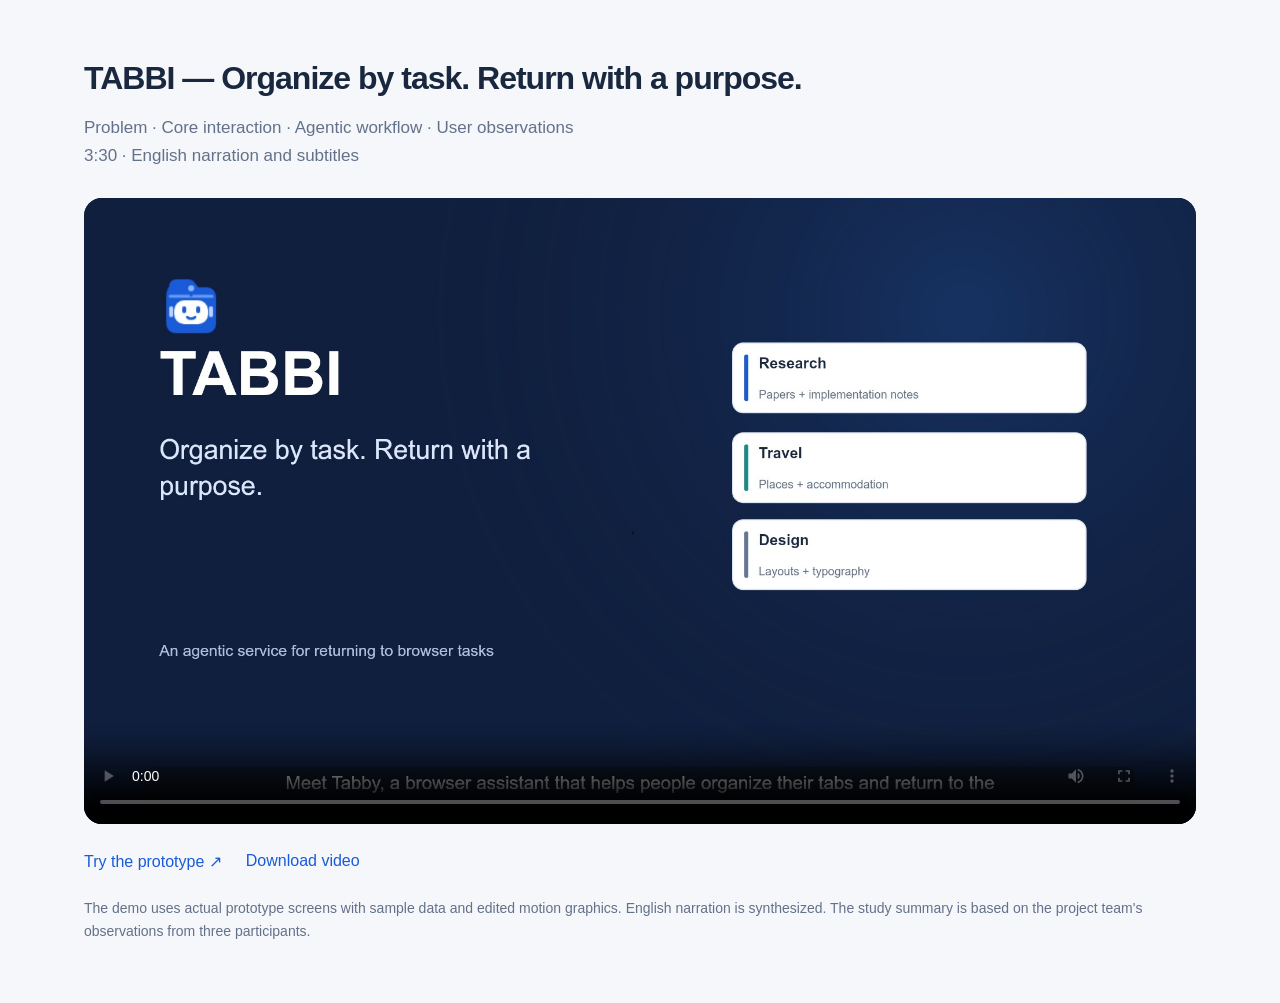
==== docs/video/index.html @ 8b04166a "Add TABBI narrated demo video and public watch page" ====
<!doctype html><html lang="en"><head><meta charset="utf-8"><meta name="viewport" content="width=device-width,initial-scale=1"><title>TABBI — Demo video</title><meta name="description" content="A 3 minute 30 second video showing TABBI's problem, core interaction, agentic workflow, and observations from a three-person exploratory study."><style>*{box-sizing:border-box}body{margin:0;background:#f5f7fa;color:#19283f;font-family:Arial,sans-serif}main{max-width:1160px;margin:60px auto;padding:0 24px}h1{font-size:32px;letter-spacing:-1px;margin:0 0 12px}p{font-size:17px;line-height:1.65;color:#63718a}video{display:block;width:100%;aspect-ratio:16/9;background:#101f3e;border-radius:18px;margin:28px 0}nav{display:flex;gap:24px;flex-wrap:wrap}a{color:#195bd8;text-decoration:none;font-size:16px}.note{font-size:14px;margin-top:26px}@media(max-width:600px){main{margin:30px auto}h1{font-size:26px}}</style></head><body><main><h1>TABBI — Organize by task. Return with a purpose.</h1><p>Problem · Core interaction · Agentic workflow · User observations<br>3:30 · English narration and subtitles</p><video controls playsinline preload="metadata" poster="../media/TABBI-poster.jpg" aria-label="TABBI project demo"><source src="../media/tabbi-demo.mp4" type="video/mp4"></video><nav><a href="../app/">Try the prototype ↗</a><a href="../media/tabbi-demo.mp4" download>Download video</a></nav><p class="note">The demo uses actual prototype screens with sample data and edited motion graphics. English narration is synthesized. The study summary is based on the project team's observations from three participants.</p></main></body></html>
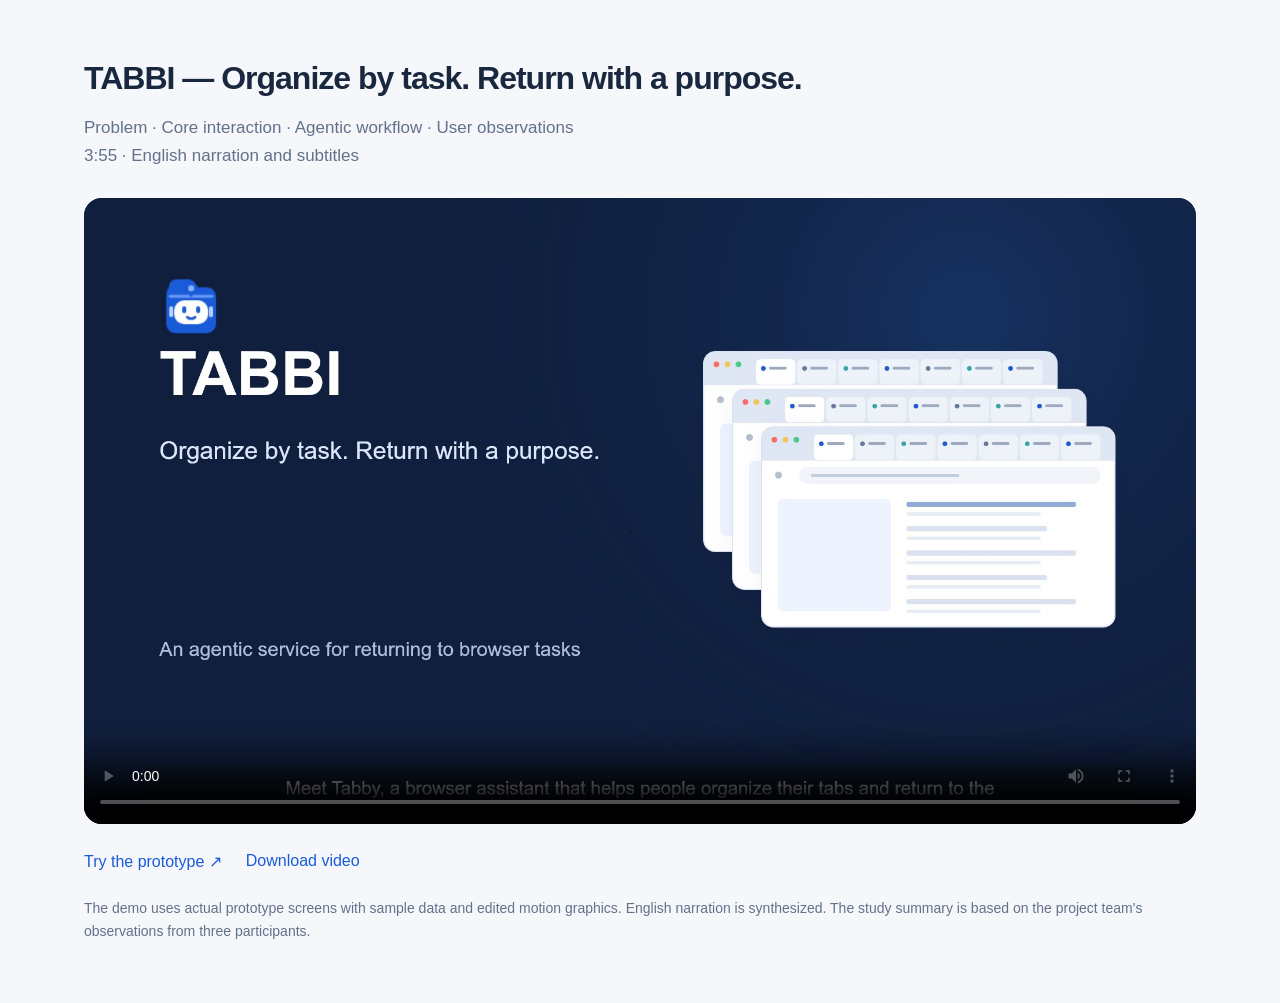
==== commit aaab8426: "Refine TABBI demo motion and replace narration with Marin" ====
--- a/docs/video/index.html
+++ b/docs/video/index.html
@@ -1 +1 @@
-<!doctype html><html lang="en"><head><meta charset="utf-8"><meta name="viewport" content="width=device-width,initial-scale=1"><title>TABBI — Demo video</title><meta name="description" content="A 3 minute 30 second video showing TABBI's problem, core interaction, agentic workflow, and observations from a three-person exploratory study."><style>*{box-sizing:border-box}body{margin:0;background:#f5f7fa;color:#19283f;font-family:Arial,sans-serif}main{max-width:1160px;margin:60px auto;padding:0 24px}h1{font-size:32px;letter-spacing:-1px;margin:0 0 12px}p{font-size:17px;line-height:1.65;color:#63718a}video{display:block;width:100%;aspect-ratio:16/9;background:#101f3e;border-radius:18px;margin:28px 0}nav{display:flex;gap:24px;flex-wrap:wrap}a{color:#195bd8;text-decoration:none;font-size:16px}.note{font-size:14px;margin-top:26px}@media(max-width:600px){main{margin:30px auto}h1{font-size:26px}}</style></head><body><main><h1>TABBI — Organize by task. Return with a purpose.</h1><p>Problem · Core interaction · Agentic workflow · User observations<br>3:30 · English narration and subtitles</p><video controls playsinline preload="metadata" poster="../media/TABBI-poster.jpg" aria-label="TABBI project demo"><source src="../media/tabbi-demo.mp4" type="video/mp4"></video><nav><a href="../app/">Try the prototype ↗</a><a href="../media/tabbi-demo.mp4" download>Download video</a></nav><p class="note">The demo uses actual prototype screens with sample data and edited motion graphics. English narration is synthesized. The study summary is based on the project team's observations from three participants.</p></main></body></html>+<!doctype html><html lang="en"><head><meta charset="utf-8"><meta name="viewport" content="width=device-width,initial-scale=1"><title>TABBI — Demo video</title><meta name="description" content="A 3 minute 55 second video showing TABBI's problem, core interaction, agentic workflow, and observations from a three-person exploratory study."><style>*{box-sizing:border-box}body{margin:0;background:#f5f7fa;color:#19283f;font-family:Arial,sans-serif}main{max-width:1160px;margin:60px auto;padding:0 24px}h1{font-size:32px;letter-spacing:-1px;margin:0 0 12px}p{font-size:17px;line-height:1.65;color:#63718a}video{display:block;width:100%;aspect-ratio:16/9;background:#101f3e;border-radius:18px;margin:28px 0}nav{display:flex;gap:24px;flex-wrap:wrap}a{color:#195bd8;text-decoration:none;font-size:16px}.note{font-size:14px;margin-top:26px}@media(max-width:600px){main{margin:30px auto}h1{font-size:26px}}</style></head><body><main><h1>TABBI — Organize by task. Return with a purpose.</h1><p>Problem · Core interaction · Agentic workflow · User observations<br>3:55 · English narration and subtitles</p><video controls playsinline preload="metadata" poster="../media/TABBI-poster-v2.jpg" aria-label="TABBI project demo"><source src="../media/tabbi-demo-v2.mp4" type="video/mp4"></video><nav><a href="../app/">Try the prototype ↗</a><a href="../media/tabbi-demo-v2.mp4" download>Download video</a></nav><p class="note">The demo uses actual prototype screens with sample data and edited motion graphics. English narration is synthesized. The study summary is based on the project team's observations from three participants.</p></main></body></html>
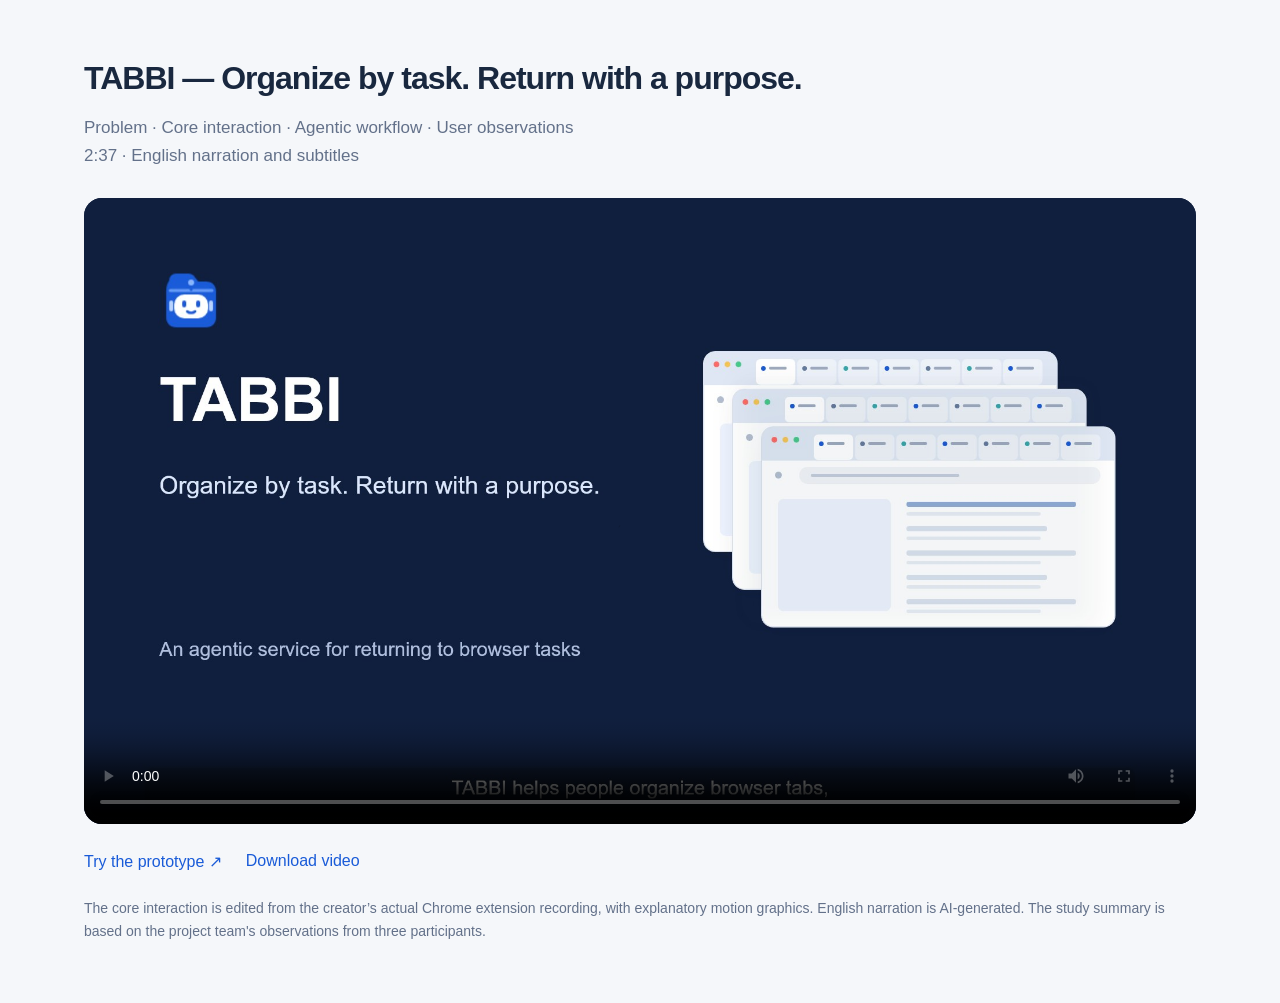
==== commit 0d8d4477: "Replace simulated TABBI demo with real Chrome recording and aligned narration" ====
--- a/docs/video/index.html
+++ b/docs/video/index.html
@@ -1 +1 @@
-<!doctype html><html lang="en"><head><meta charset="utf-8"><meta name="viewport" content="width=device-width,initial-scale=1"><title>TABBI — Demo video</title><meta name="description" content="A 3 minute 55 second video showing TABBI's problem, core interaction, agentic workflow, and observations from a three-person exploratory study."><style>*{box-sizing:border-box}body{margin:0;background:#f5f7fa;color:#19283f;font-family:Arial,sans-serif}main{max-width:1160px;margin:60px auto;padding:0 24px}h1{font-size:32px;letter-spacing:-1px;margin:0 0 12px}p{font-size:17px;line-height:1.65;color:#63718a}video{display:block;width:100%;aspect-ratio:16/9;background:#101f3e;border-radius:18px;margin:28px 0}nav{display:flex;gap:24px;flex-wrap:wrap}a{color:#195bd8;text-decoration:none;font-size:16px}.note{font-size:14px;margin-top:26px}@media(max-width:600px){main{margin:30px auto}h1{font-size:26px}}</style></head><body><main><h1>TABBI — Organize by task. Return with a purpose.</h1><p>Problem · Core interaction · Agentic workflow · User observations<br>3:55 · English narration and subtitles</p><video controls playsinline preload="metadata" poster="../media/TABBI-poster-v2.jpg" aria-label="TABBI project demo"><source src="../media/tabbi-demo-v2.mp4" type="video/mp4"></video><nav><a href="../app/">Try the prototype ↗</a><a href="../media/tabbi-demo-v2.mp4" download>Download video</a></nav><p class="note">The demo uses actual prototype screens with sample data and edited motion graphics. English narration is synthesized. The study summary is based on the project team's observations from three participants.</p></main></body></html>+<!doctype html><html lang="en"><head><meta charset="utf-8"><meta name="viewport" content="width=device-width,initial-scale=1"><title>TABBI — Demo video</title><meta name="description" content="A 2 minute 37 second video showing TABBI's problem, core interaction, agentic workflow, and observations from a three-person exploratory study."><style>*{box-sizing:border-box}body{margin:0;background:#f5f7fa;color:#19283f;font-family:Arial,sans-serif}main{max-width:1160px;margin:60px auto;padding:0 24px}h1{font-size:32px;letter-spacing:-1px;margin:0 0 12px}p{font-size:17px;line-height:1.65;color:#63718a}video{display:block;width:100%;aspect-ratio:16/9;background:#101f3e;border-radius:18px;margin:28px 0}nav{display:flex;gap:24px;flex-wrap:wrap}a{color:#195bd8;text-decoration:none;font-size:16px}.note{font-size:14px;margin-top:26px}@media(max-width:600px){main{margin:30px auto}h1{font-size:26px}}</style></head><body><main><h1>TABBI — Organize by task. Return with a purpose.</h1><p>Problem · Core interaction · Agentic workflow · User observations<br>2:37 · English narration and subtitles</p><video controls playsinline preload="metadata" poster="../media/TABBI-poster-v3.jpg" aria-label="TABBI project demo"><source src="../media/tabbi-demo-v3.mp4" type="video/mp4"></video><nav><a href="../app/">Try the prototype ↗</a><a href="../media/tabbi-demo-v3.mp4" download>Download video</a></nav><p class="note">The core interaction is edited from the creator’s actual Chrome extension recording, with explanatory motion graphics. English narration is AI-generated. The study summary is based on the project team's observations from three participants.</p></main></body></html>
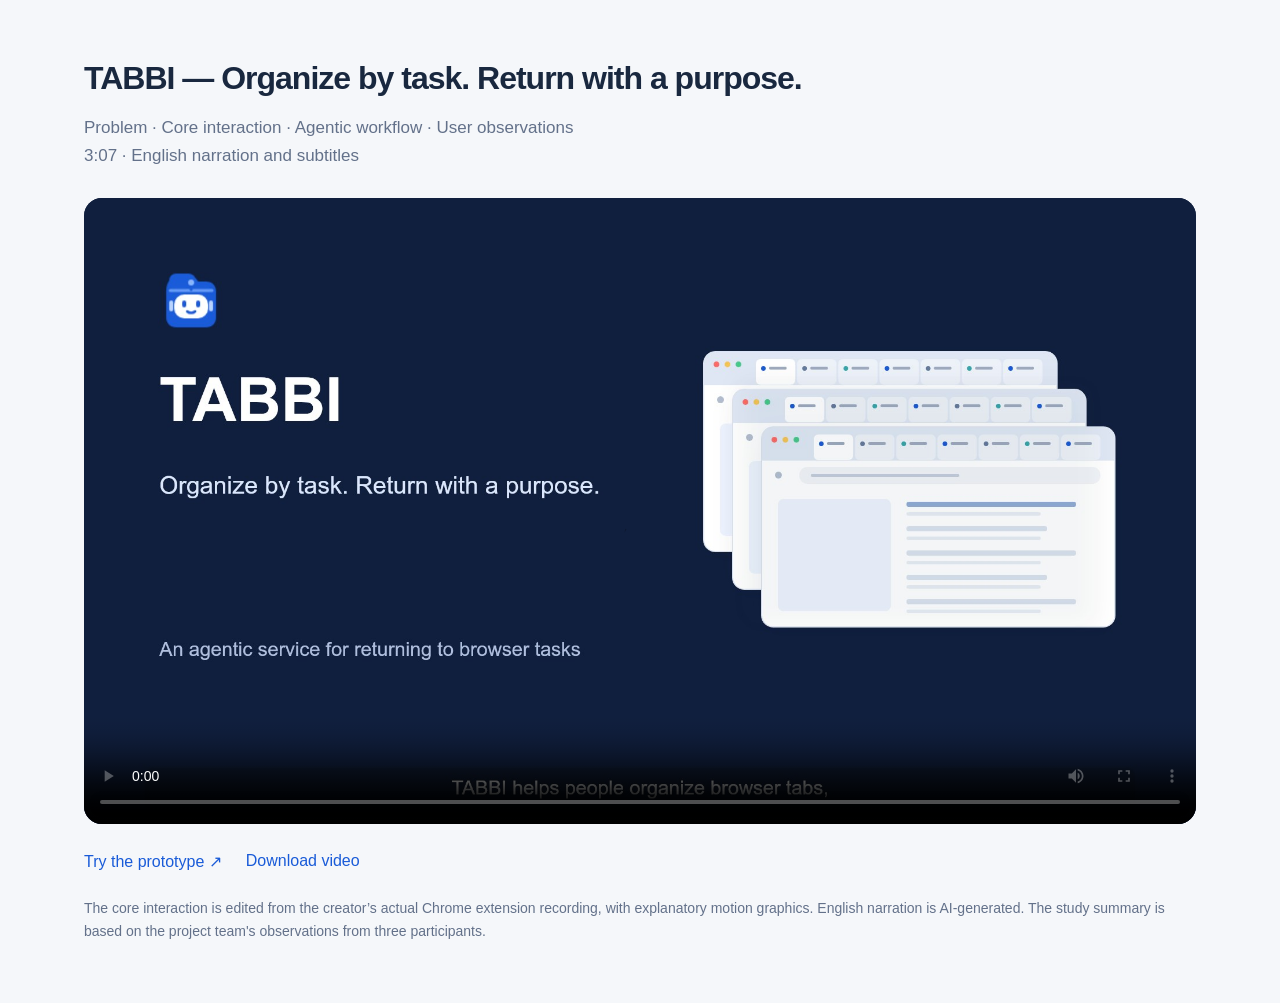
==== commit 1309d632: "Slow TABBI demo and add findings reflection and spoken thanks" ====
--- a/docs/video/index.html
+++ b/docs/video/index.html
@@ -1 +1 @@
-<!doctype html><html lang="en"><head><meta charset="utf-8"><meta name="viewport" content="width=device-width,initial-scale=1"><title>TABBI — Demo video</title><meta name="description" content="A 2 minute 37 second video showing TABBI's problem, core interaction, agentic workflow, and observations from a three-person exploratory study."><style>*{box-sizing:border-box}body{margin:0;background:#f5f7fa;color:#19283f;font-family:Arial,sans-serif}main{max-width:1160px;margin:60px auto;padding:0 24px}h1{font-size:32px;letter-spacing:-1px;margin:0 0 12px}p{font-size:17px;line-height:1.65;color:#63718a}video{display:block;width:100%;aspect-ratio:16/9;background:#101f3e;border-radius:18px;margin:28px 0}nav{display:flex;gap:24px;flex-wrap:wrap}a{color:#195bd8;text-decoration:none;font-size:16px}.note{font-size:14px;margin-top:26px}@media(max-width:600px){main{margin:30px auto}h1{font-size:26px}}</style></head><body><main><h1>TABBI — Organize by task. Return with a purpose.</h1><p>Problem · Core interaction · Agentic workflow · User observations<br>2:37 · English narration and subtitles</p><video controls playsinline preload="metadata" poster="../media/TABBI-poster-v3.jpg" aria-label="TABBI project demo"><source src="../media/tabbi-demo-v3.mp4" type="video/mp4"></video><nav><a href="../app/">Try the prototype ↗</a><a href="../media/tabbi-demo-v3.mp4" download>Download video</a></nav><p class="note">The core interaction is edited from the creator’s actual Chrome extension recording, with explanatory motion graphics. English narration is AI-generated. The study summary is based on the project team's observations from three participants.</p></main></body></html>+<!doctype html><html lang="en"><head><meta charset="utf-8"><meta name="viewport" content="width=device-width,initial-scale=1"><title>TABBI — Demo video</title><meta name="description" content="A 3 minute 7 second video showing TABBI's problem, core interaction, agentic workflow, and observations from a three-person exploratory study."><style>*{box-sizing:border-box}body{margin:0;background:#f5f7fa;color:#19283f;font-family:Arial,sans-serif}main{max-width:1160px;margin:60px auto;padding:0 24px}h1{font-size:32px;letter-spacing:-1px;margin:0 0 12px}p{font-size:17px;line-height:1.65;color:#63718a}video{display:block;width:100%;aspect-ratio:16/9;background:#101f3e;border-radius:18px;margin:28px 0}nav{display:flex;gap:24px;flex-wrap:wrap}a{color:#195bd8;text-decoration:none;font-size:16px}.note{font-size:14px;margin-top:26px}@media(max-width:600px){main{margin:30px auto}h1{font-size:26px}}</style></head><body><main><h1>TABBI — Organize by task. Return with a purpose.</h1><p>Problem · Core interaction · Agentic workflow · User observations<br>3:07 · English narration and subtitles</p><video controls playsinline preload="metadata" poster="../media/TABBI-poster-v4.jpg" aria-label="TABBI project demo"><source src="../media/tabbi-demo-v4.mp4" type="video/mp4"></video><nav><a href="../app/">Try the prototype ↗</a><a href="../media/tabbi-demo-v4.mp4" download>Download video</a></nav><p class="note">The core interaction is edited from the creator’s actual Chrome extension recording, with explanatory motion graphics. English narration is AI-generated. The study summary is based on the project team's observations from three participants.</p></main></body></html>
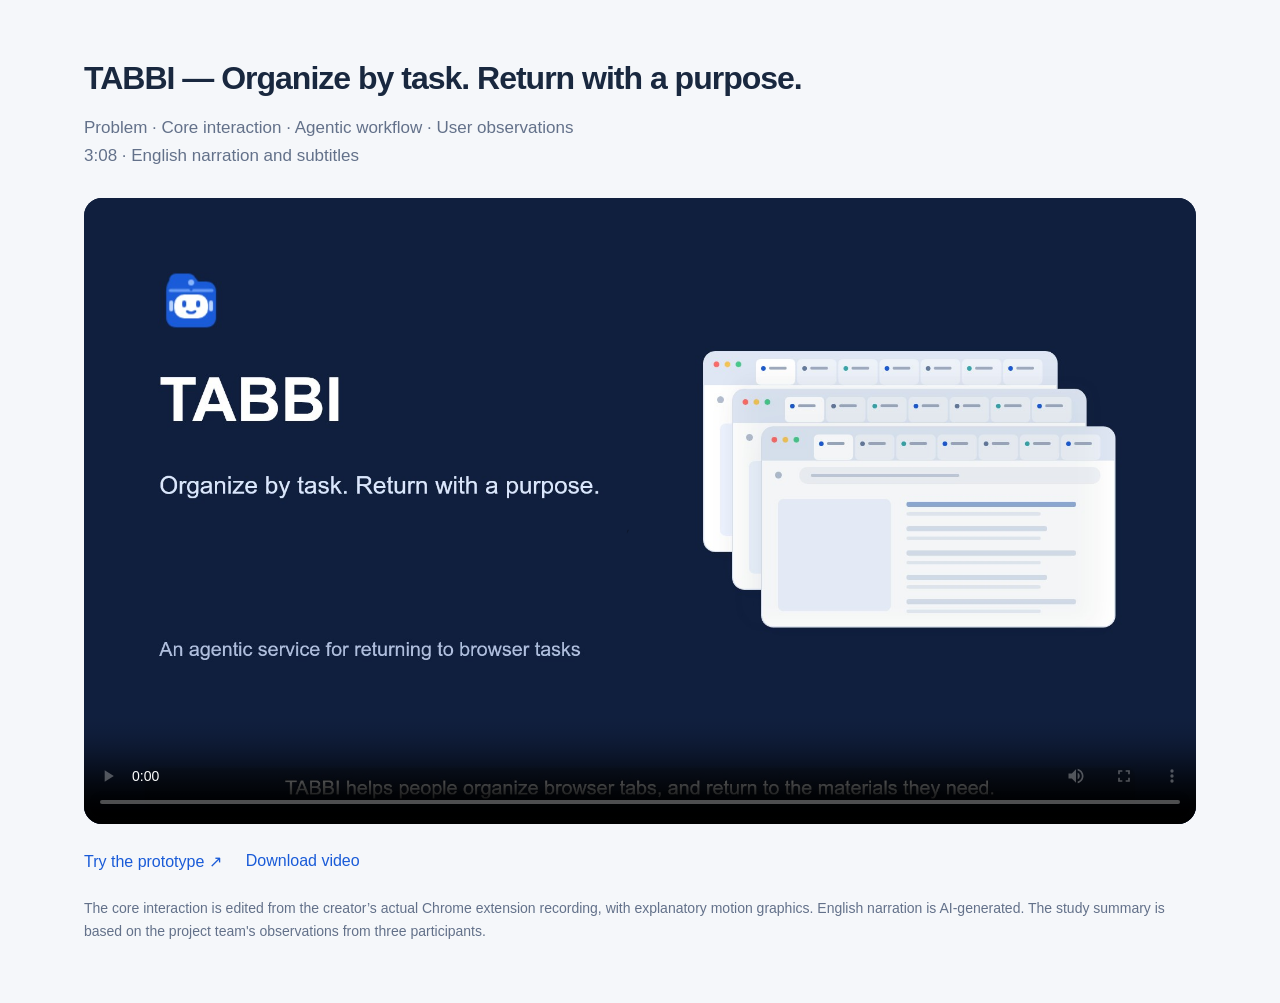
==== commit bf467a82: "Use one continuous Marin narration throughout TABBI video" ====
--- a/docs/video/index.html
+++ b/docs/video/index.html
@@ -1 +1 @@
-<!doctype html><html lang="en"><head><meta charset="utf-8"><meta name="viewport" content="width=device-width,initial-scale=1"><title>TABBI — Demo video</title><meta name="description" content="A 3 minute 7 second video showing TABBI's problem, core interaction, agentic workflow, and observations from a three-person exploratory study."><style>*{box-sizing:border-box}body{margin:0;background:#f5f7fa;color:#19283f;font-family:Arial,sans-serif}main{max-width:1160px;margin:60px auto;padding:0 24px}h1{font-size:32px;letter-spacing:-1px;margin:0 0 12px}p{font-size:17px;line-height:1.65;color:#63718a}video{display:block;width:100%;aspect-ratio:16/9;background:#101f3e;border-radius:18px;margin:28px 0}nav{display:flex;gap:24px;flex-wrap:wrap}a{color:#195bd8;text-decoration:none;font-size:16px}.note{font-size:14px;margin-top:26px}@media(max-width:600px){main{margin:30px auto}h1{font-size:26px}}</style></head><body><main><h1>TABBI — Organize by task. Return with a purpose.</h1><p>Problem · Core interaction · Agentic workflow · User observations<br>3:07 · English narration and subtitles</p><video controls playsinline preload="metadata" poster="../media/TABBI-poster-v4.jpg" aria-label="TABBI project demo"><source src="../media/tabbi-demo-v4.mp4" type="video/mp4"></video><nav><a href="../app/">Try the prototype ↗</a><a href="../media/tabbi-demo-v4.mp4" download>Download video</a></nav><p class="note">The core interaction is edited from the creator’s actual Chrome extension recording, with explanatory motion graphics. English narration is AI-generated. The study summary is based on the project team's observations from three participants.</p></main></body></html>+<!doctype html><html lang="en"><head><meta charset="utf-8"><meta name="viewport" content="width=device-width,initial-scale=1"><title>TABBI — Demo video</title><meta name="description" content="A 3 minute 8 second video showing TABBI's problem, core interaction, agentic workflow, and observations from a three-person exploratory study."><style>*{box-sizing:border-box}body{margin:0;background:#f5f7fa;color:#19283f;font-family:Arial,sans-serif}main{max-width:1160px;margin:60px auto;padding:0 24px}h1{font-size:32px;letter-spacing:-1px;margin:0 0 12px}p{font-size:17px;line-height:1.65;color:#63718a}video{display:block;width:100%;aspect-ratio:16/9;background:#101f3e;border-radius:18px;margin:28px 0}nav{display:flex;gap:24px;flex-wrap:wrap}a{color:#195bd8;text-decoration:none;font-size:16px}.note{font-size:14px;margin-top:26px}@media(max-width:600px){main{margin:30px auto}h1{font-size:26px}}</style></head><body><main><h1>TABBI — Organize by task. Return with a purpose.</h1><p>Problem · Core interaction · Agentic workflow · User observations<br>3:08 · English narration and subtitles</p><video controls playsinline preload="metadata" poster="../media/TABBI-poster-v5.jpg" aria-label="TABBI project demo"><source src="../media/tabbi-demo-v5.mp4" type="video/mp4"></video><nav><a href="../app/">Try the prototype ↗</a><a href="../media/tabbi-demo-v5.mp4" download>Download video</a></nav><p class="note">The core interaction is edited from the creator’s actual Chrome extension recording, with explanatory motion graphics. English narration is AI-generated. The study summary is based on the project team's observations from three participants.</p></main></body></html>
